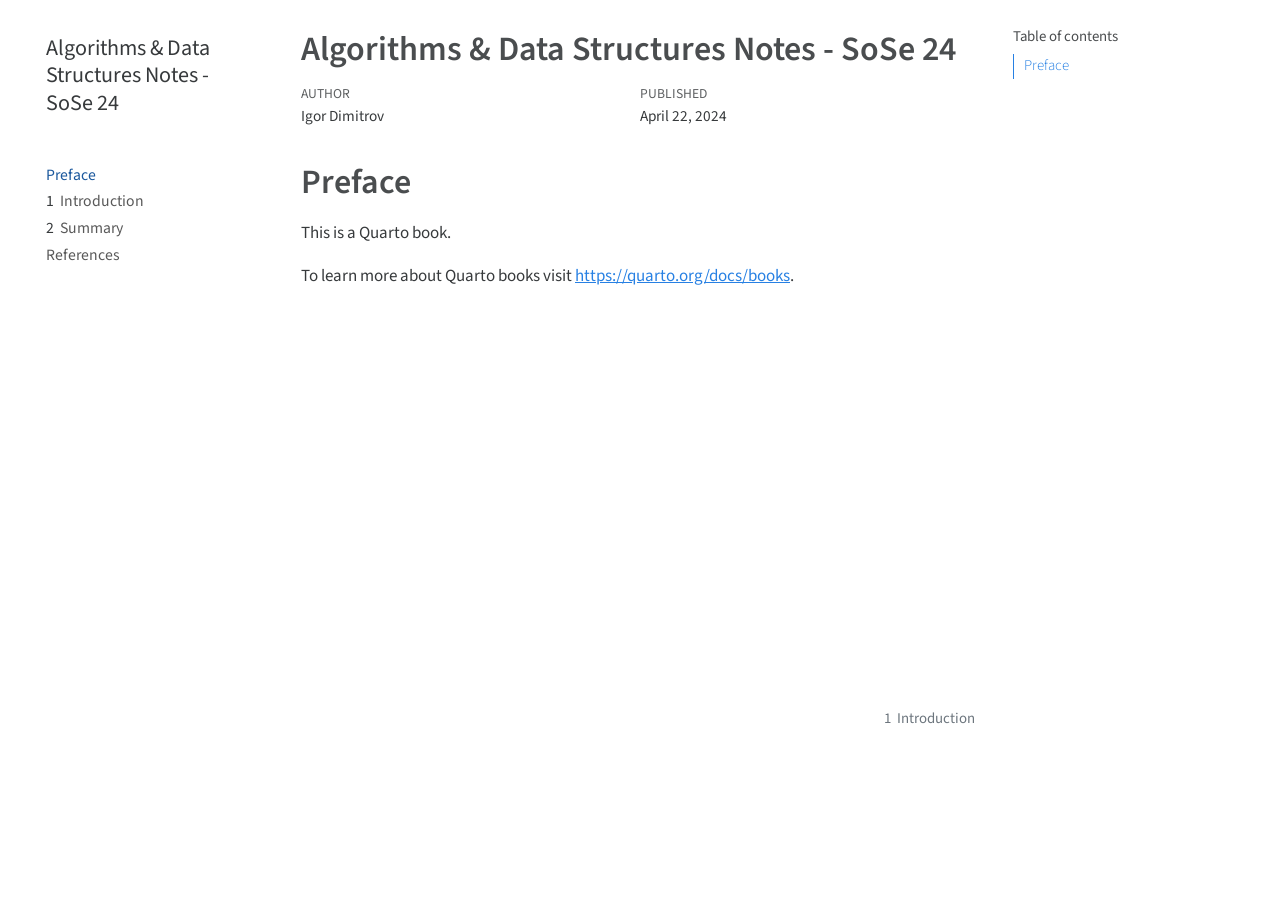
==== index.html @ 9e449ee3 "Built site for gh-pages" ====
<!DOCTYPE html>
<html xmlns="http://www.w3.org/1999/xhtml" lang="en" xml:lang="en"><head>

<meta charset="utf-8">
<meta name="generator" content="quarto-1.3.450">

<meta name="viewport" content="width=device-width, initial-scale=1.0, user-scalable=yes">

<meta name="author" content="Igor Dimitrov">
<meta name="dcterms.date" content="2024-04-22">

<title>Algorithms &amp; Data Structures Notes - SoSe 24</title>
<style>
code{white-space: pre-wrap;}
span.smallcaps{font-variant: small-caps;}
div.columns{display: flex; gap: min(4vw, 1.5em);}
div.column{flex: auto; overflow-x: auto;}
div.hanging-indent{margin-left: 1.5em; text-indent: -1.5em;}
ul.task-list{list-style: none;}
ul.task-list li input[type="checkbox"] {
  width: 0.8em;
  margin: 0 0.8em 0.2em -1em; /* quarto-specific, see https://github.com/quarto-dev/quarto-cli/issues/4556 */ 
  vertical-align: middle;
}
</style>


<script src="site_libs/quarto-nav/quarto-nav.js"></script>
<script src="site_libs/quarto-nav/headroom.min.js"></script>
<script src="site_libs/clipboard/clipboard.min.js"></script>
<script src="site_libs/quarto-search/autocomplete.umd.js"></script>
<script src="site_libs/quarto-search/fuse.min.js"></script>
<script src="site_libs/quarto-search/quarto-search.js"></script>
<meta name="quarto:offset" content="./">
<link href="./intro.html" rel="next">
<script src="site_libs/quarto-html/quarto.js"></script>
<script src="site_libs/quarto-html/popper.min.js"></script>
<script src="site_libs/quarto-html/tippy.umd.min.js"></script>
<script src="site_libs/quarto-html/anchor.min.js"></script>
<link href="site_libs/quarto-html/tippy.css" rel="stylesheet">
<link href="site_libs/quarto-html/quarto-syntax-highlighting.css" rel="stylesheet" id="quarto-text-highlighting-styles">
<script src="site_libs/bootstrap/bootstrap.min.js"></script>
<link href="site_libs/bootstrap/bootstrap-icons.css" rel="stylesheet">
<link href="site_libs/bootstrap/bootstrap.min.css" rel="stylesheet" id="quarto-bootstrap" data-mode="light">
<script id="quarto-search-options" type="application/json">{
  "location": "sidebar",
  "copy-button": false,
  "collapse-after": 3,
  "panel-placement": "start",
  "type": "textbox",
  "limit": 20,
  "language": {
    "search-no-results-text": "No results",
    "search-matching-documents-text": "matching documents",
    "search-copy-link-title": "Copy link to search",
    "search-hide-matches-text": "Hide additional matches",
    "search-more-match-text": "more match in this document",
    "search-more-matches-text": "more matches in this document",
    "search-clear-button-title": "Clear",
    "search-detached-cancel-button-title": "Cancel",
    "search-submit-button-title": "Submit",
    "search-label": "Search"
  }
}</script>


</head>

<body class="nav-sidebar floating">

<div id="quarto-search-results"></div>
  <header id="quarto-header" class="headroom fixed-top">
  <nav class="quarto-secondary-nav">
    <div class="container-fluid d-flex">
      <button type="button" class="quarto-btn-toggle btn" data-bs-toggle="collapse" data-bs-target="#quarto-sidebar,#quarto-sidebar-glass" aria-controls="quarto-sidebar" aria-expanded="false" aria-label="Toggle sidebar navigation" onclick="if (window.quartoToggleHeadroom) { window.quartoToggleHeadroom(); }">
        <i class="bi bi-layout-text-sidebar-reverse"></i>
      </button>
      <nav class="quarto-page-breadcrumbs" aria-label="breadcrumb"><ol class="breadcrumb"><li class="breadcrumb-item"><a href="./index.html">Preface</a></li></ol></nav>
      <a class="flex-grow-1" role="button" data-bs-toggle="collapse" data-bs-target="#quarto-sidebar,#quarto-sidebar-glass" aria-controls="quarto-sidebar" aria-expanded="false" aria-label="Toggle sidebar navigation" onclick="if (window.quartoToggleHeadroom) { window.quartoToggleHeadroom(); }">      
      </a>
      <button type="button" class="btn quarto-search-button" aria-label="" onclick="window.quartoOpenSearch();">
        <i class="bi bi-search"></i>
      </button>
    </div>
  </nav>
</header>
<!-- content -->
<div id="quarto-content" class="quarto-container page-columns page-rows-contents page-layout-article">
<!-- sidebar -->
  <nav id="quarto-sidebar" class="sidebar collapse collapse-horizontal sidebar-navigation floating overflow-auto">
    <div class="pt-lg-2 mt-2 text-left sidebar-header">
    <div class="sidebar-title mb-0 py-0">
      <a href="./">Algorithms &amp; Data Structures Notes - SoSe 24</a> 
    </div>
      </div>
        <div class="mt-2 flex-shrink-0 align-items-center">
        <div class="sidebar-search">
        <div id="quarto-search" class="" title="Search"></div>
        </div>
        </div>
    <div class="sidebar-menu-container"> 
    <ul class="list-unstyled mt-1">
        <li class="sidebar-item">
  <div class="sidebar-item-container"> 
  <a href="./index.html" class="sidebar-item-text sidebar-link active">
 <span class="menu-text">Preface</span></a>
  </div>
</li>
        <li class="sidebar-item">
  <div class="sidebar-item-container"> 
  <a href="./intro.html" class="sidebar-item-text sidebar-link">
 <span class="menu-text"><span class="chapter-number">1</span>&nbsp; <span class="chapter-title">Introduction</span></span></a>
  </div>
</li>
        <li class="sidebar-item">
  <div class="sidebar-item-container"> 
  <a href="./summary.html" class="sidebar-item-text sidebar-link">
 <span class="menu-text"><span class="chapter-number">2</span>&nbsp; <span class="chapter-title">Summary</span></span></a>
  </div>
</li>
        <li class="sidebar-item">
  <div class="sidebar-item-container"> 
  <a href="./references.html" class="sidebar-item-text sidebar-link">
 <span class="menu-text">References</span></a>
  </div>
</li>
    </ul>
    </div>
</nav>
<div id="quarto-sidebar-glass" data-bs-toggle="collapse" data-bs-target="#quarto-sidebar,#quarto-sidebar-glass"></div>
<!-- margin-sidebar -->
    <div id="quarto-margin-sidebar" class="sidebar margin-sidebar">
        <nav id="TOC" role="doc-toc" class="toc-active">
    <h2 id="toc-title">Table of contents</h2>
   
  <ul>
  <li><a href="#preface" id="toc-preface" class="nav-link active" data-scroll-target="#preface">Preface</a></li>
  </ul>
</nav>
    </div>
<!-- main -->
<main class="content" id="quarto-document-content">

<header id="title-block-header" class="quarto-title-block default">
<div class="quarto-title">
<h1 class="title">Algorithms &amp; Data Structures Notes - SoSe 24</h1>
</div>



<div class="quarto-title-meta">

    <div>
    <div class="quarto-title-meta-heading">Author</div>
    <div class="quarto-title-meta-contents">
             <p>Igor Dimitrov </p>
          </div>
  </div>
    
    <div>
    <div class="quarto-title-meta-heading">Published</div>
    <div class="quarto-title-meta-contents">
      <p class="date">April 22, 2024</p>
    </div>
  </div>
  
    
  </div>
  

</header>

<section id="preface" class="level1 unnumbered">
<h1 class="unnumbered">Preface</h1>
<p>This is a Quarto book.</p>
<p>To learn more about Quarto books visit <a href="https://quarto.org/docs/books" class="uri">https://quarto.org/docs/books</a>.</p>


</section>

</main> <!-- /main -->
<script id="quarto-html-after-body" type="application/javascript">
window.document.addEventListener("DOMContentLoaded", function (event) {
  const toggleBodyColorMode = (bsSheetEl) => {
    const mode = bsSheetEl.getAttribute("data-mode");
    const bodyEl = window.document.querySelector("body");
    if (mode === "dark") {
      bodyEl.classList.add("quarto-dark");
      bodyEl.classList.remove("quarto-light");
    } else {
      bodyEl.classList.add("quarto-light");
      bodyEl.classList.remove("quarto-dark");
    }
  }
  const toggleBodyColorPrimary = () => {
    const bsSheetEl = window.document.querySelector("link#quarto-bootstrap");
    if (bsSheetEl) {
      toggleBodyColorMode(bsSheetEl);
    }
  }
  toggleBodyColorPrimary();  
  const icon = "";
  const anchorJS = new window.AnchorJS();
  anchorJS.options = {
    placement: 'right',
    icon: icon
  };
  anchorJS.add('.anchored');
  const isCodeAnnotation = (el) => {
    for (const clz of el.classList) {
      if (clz.startsWith('code-annotation-')) {                     
        return true;
      }
    }
    return false;
  }
  const clipboard = new window.ClipboardJS('.code-copy-button', {
    text: function(trigger) {
      const codeEl = trigger.previousElementSibling.cloneNode(true);
      for (const childEl of codeEl.children) {
        if (isCodeAnnotation(childEl)) {
          childEl.remove();
        }
      }
      return codeEl.innerText;
    }
  });
  clipboard.on('success', function(e) {
    // button target
    const button = e.trigger;
    // don't keep focus
    button.blur();
    // flash "checked"
    button.classList.add('code-copy-button-checked');
    var currentTitle = button.getAttribute("title");
    button.setAttribute("title", "Copied!");
    let tooltip;
    if (window.bootstrap) {
      button.setAttribute("data-bs-toggle", "tooltip");
      button.setAttribute("data-bs-placement", "left");
      button.setAttribute("data-bs-title", "Copied!");
      tooltip = new bootstrap.Tooltip(button, 
        { trigger: "manual", 
          customClass: "code-copy-button-tooltip",
          offset: [0, -8]});
      tooltip.show();    
    }
    setTimeout(function() {
      if (tooltip) {
        tooltip.hide();
        button.removeAttribute("data-bs-title");
        button.removeAttribute("data-bs-toggle");
        button.removeAttribute("data-bs-placement");
      }
      button.setAttribute("title", currentTitle);
      button.classList.remove('code-copy-button-checked');
    }, 1000);
    // clear code selection
    e.clearSelection();
  });
  function tippyHover(el, contentFn) {
    const config = {
      allowHTML: true,
      content: contentFn,
      maxWidth: 500,
      delay: 100,
      arrow: false,
      appendTo: function(el) {
          return el.parentElement;
      },
      interactive: true,
      interactiveBorder: 10,
      theme: 'quarto',
      placement: 'bottom-start'
    };
    window.tippy(el, config); 
  }
  const noterefs = window.document.querySelectorAll('a[role="doc-noteref"]');
  for (var i=0; i<noterefs.length; i++) {
    const ref = noterefs[i];
    tippyHover(ref, function() {
      // use id or data attribute instead here
      let href = ref.getAttribute('data-footnote-href') || ref.getAttribute('href');
      try { href = new URL(href).hash; } catch {}
      const id = href.replace(/^#\/?/, "");
      const note = window.document.getElementById(id);
      return note.innerHTML;
    });
  }
      let selectedAnnoteEl;
      const selectorForAnnotation = ( cell, annotation) => {
        let cellAttr = 'data-code-cell="' + cell + '"';
        let lineAttr = 'data-code-annotation="' +  annotation + '"';
        const selector = 'span[' + cellAttr + '][' + lineAttr + ']';
        return selector;
      }
      const selectCodeLines = (annoteEl) => {
        const doc = window.document;
        const targetCell = annoteEl.getAttribute("data-target-cell");
        const targetAnnotation = annoteEl.getAttribute("data-target-annotation");
        const annoteSpan = window.document.querySelector(selectorForAnnotation(targetCell, targetAnnotation));
        const lines = annoteSpan.getAttribute("data-code-lines").split(",");
        const lineIds = lines.map((line) => {
          return targetCell + "-" + line;
        })
        let top = null;
        let height = null;
        let parent = null;
        if (lineIds.length > 0) {
            //compute the position of the single el (top and bottom and make a div)
            const el = window.document.getElementById(lineIds[0]);
            top = el.offsetTop;
            height = el.offsetHeight;
            parent = el.parentElement.parentElement;
          if (lineIds.length > 1) {
            const lastEl = window.document.getElementById(lineIds[lineIds.length - 1]);
            const bottom = lastEl.offsetTop + lastEl.offsetHeight;
            height = bottom - top;
          }
          if (top !== null && height !== null && parent !== null) {
            // cook up a div (if necessary) and position it 
            let div = window.document.getElementById("code-annotation-line-highlight");
            if (div === null) {
              div = window.document.createElement("div");
              div.setAttribute("id", "code-annotation-line-highlight");
              div.style.position = 'absolute';
              parent.appendChild(div);
            }
            div.style.top = top - 2 + "px";
            div.style.height = height + 4 + "px";
            let gutterDiv = window.document.getElementById("code-annotation-line-highlight-gutter");
            if (gutterDiv === null) {
              gutterDiv = window.document.createElement("div");
              gutterDiv.setAttribute("id", "code-annotation-line-highlight-gutter");
              gutterDiv.style.position = 'absolute';
              const codeCell = window.document.getElementById(targetCell);
              const gutter = codeCell.querySelector('.code-annotation-gutter');
              gutter.appendChild(gutterDiv);
            }
            gutterDiv.style.top = top - 2 + "px";
            gutterDiv.style.height = height + 4 + "px";
          }
          selectedAnnoteEl = annoteEl;
        }
      };
      const unselectCodeLines = () => {
        const elementsIds = ["code-annotation-line-highlight", "code-annotation-line-highlight-gutter"];
        elementsIds.forEach((elId) => {
          const div = window.document.getElementById(elId);
          if (div) {
            div.remove();
          }
        });
        selectedAnnoteEl = undefined;
      };
      // Attach click handler to the DT
      const annoteDls = window.document.querySelectorAll('dt[data-target-cell]');
      for (const annoteDlNode of annoteDls) {
        annoteDlNode.addEventListener('click', (event) => {
          const clickedEl = event.target;
          if (clickedEl !== selectedAnnoteEl) {
            unselectCodeLines();
            const activeEl = window.document.querySelector('dt[data-target-cell].code-annotation-active');
            if (activeEl) {
              activeEl.classList.remove('code-annotation-active');
            }
            selectCodeLines(clickedEl);
            clickedEl.classList.add('code-annotation-active');
          } else {
            // Unselect the line
            unselectCodeLines();
            clickedEl.classList.remove('code-annotation-active');
          }
        });
      }
  const findCites = (el) => {
    const parentEl = el.parentElement;
    if (parentEl) {
      const cites = parentEl.dataset.cites;
      if (cites) {
        return {
          el,
          cites: cites.split(' ')
        };
      } else {
        return findCites(el.parentElement)
      }
    } else {
      return undefined;
    }
  };
  var bibliorefs = window.document.querySelectorAll('a[role="doc-biblioref"]');
  for (var i=0; i<bibliorefs.length; i++) {
    const ref = bibliorefs[i];
    const citeInfo = findCites(ref);
    if (citeInfo) {
      tippyHover(citeInfo.el, function() {
        var popup = window.document.createElement('div');
        citeInfo.cites.forEach(function(cite) {
          var citeDiv = window.document.createElement('div');
          citeDiv.classList.add('hanging-indent');
          citeDiv.classList.add('csl-entry');
          var biblioDiv = window.document.getElementById('ref-' + cite);
          if (biblioDiv) {
            citeDiv.innerHTML = biblioDiv.innerHTML;
          }
          popup.appendChild(citeDiv);
        });
        return popup.innerHTML;
      });
    }
  }
});
</script>
<nav class="page-navigation">
  <div class="nav-page nav-page-previous">
  </div>
  <div class="nav-page nav-page-next">
      <a href="./intro.html" class="pagination-link">
        <span class="nav-page-text"><span class="chapter-number">1</span>&nbsp; <span class="chapter-title">Introduction</span></span> <i class="bi bi-arrow-right-short"></i>
      </a>
  </div>
</nav>
</div> <!-- /content -->



</body></html>
---- site_libs/quarto-html/tippy.css ----
.tippy-box[data-animation=fade][data-state=hidden]{opacity:0}[data-tippy-root]{max-width:calc(100vw - 10px)}.tippy-box{position:relative;background-color:#333;color:#fff;border-radius:4px;font-size:14px;line-height:1.4;white-space:normal;outline:0;transition-property:transform,visibility,opacity}.tippy-box[data-placement^=top]>.tippy-arrow{bottom:0}.tippy-box[data-placement^=top]>.tippy-arrow:before{bottom:-7px;left:0;border-width:8px 8px 0;border-top-color:initial;transform-origin:center top}.tippy-box[data-placement^=bottom]>.tippy-arrow{top:0}.tippy-box[data-placement^=bottom]>.tippy-arrow:before{top:-7px;left:0;border-width:0 8px 8px;border-bottom-color:initial;transform-origin:center bottom}.tippy-box[data-placement^=left]>.tippy-arrow{right:0}.tippy-box[data-placement^=left]>.tippy-arrow:before{border-width:8px 0 8px 8px;border-left-color:initial;right:-7px;transform-origin:center left}.tippy-box[data-placement^=right]>.tippy-arrow{left:0}.tippy-box[data-placement^=right]>.tippy-arrow:before{left:-7px;border-width:8px 8px 8px 0;border-right-color:initial;transform-origin:center right}.tippy-box[data-inertia][data-state=visible]{transition-timing-function:cubic-bezier(.54,1.5,.38,1.11)}.tippy-arrow{width:16px;height:16px;color:#333}.tippy-arrow:before{content:"";position:absolute;border-color:transparent;border-style:solid}.tippy-content{position:relative;padding:5px 9px;z-index:1}
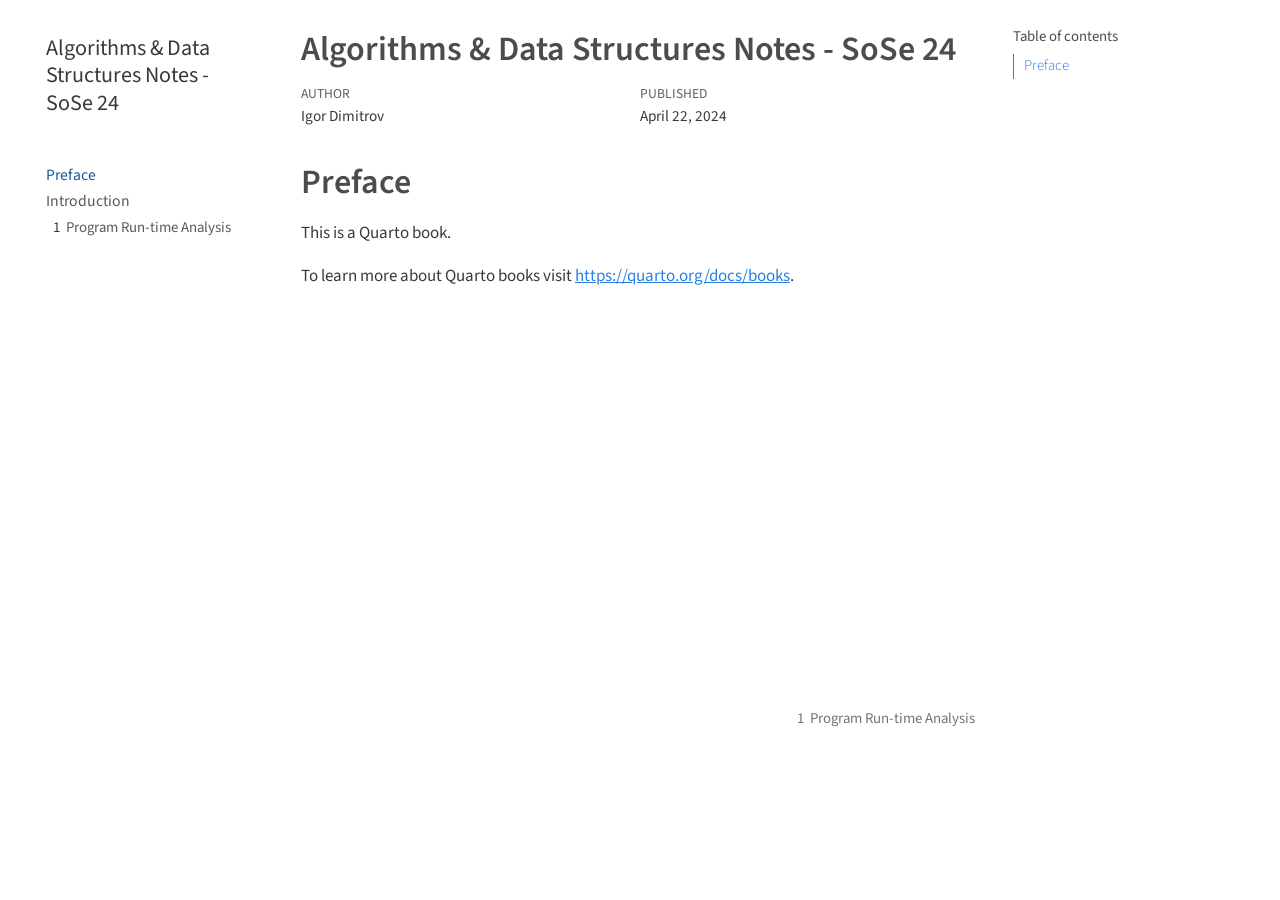
==== commit de95d18b: "Built site for gh-pages" ====
--- a/index.html
+++ b/index.html
@@ -32,7 +32,7 @@
 <script src="site_libs/quarto-search/fuse.min.js"></script>
 <script src="site_libs/quarto-search/quarto-search.js"></script>
 <meta name="quarto:offset" content="./">
-<link href="./intro.html" rel="next">
+<link href="./02-intro/02-analysis.html" rel="next">
 <script src="site_libs/quarto-html/quarto.js"></script>
 <script src="site_libs/quarto-html/popper.min.js"></script>
 <script src="site_libs/quarto-html/tippy.umd.min.js"></script>
@@ -91,6 +91,9 @@
     <div class="pt-lg-2 mt-2 text-left sidebar-header">
     <div class="sidebar-title mb-0 py-0">
       <a href="./">Algorithms &amp; Data Structures Notes - SoSe 24</a> 
+        <div class="sidebar-tools-main">
+    <a href="./Algorithms---Data-Structures-Notes---SoSe-24.pdf" rel="" title="Download PDF" class="quarto-navigation-tool px-1" aria-label="Download PDF"><i class="bi bi-file-pdf"></i></a>
+</div>
     </div>
       </div>
         <div class="mt-2 flex-shrink-0 align-items-center">
@@ -106,24 +109,23 @@
  <span class="menu-text">Preface</span></a>
   </div>
 </li>
-        <li class="sidebar-item">
+        <li class="sidebar-item sidebar-item-section">
+      <div class="sidebar-item-container"> 
+            <a class="sidebar-item-text sidebar-link text-start" data-bs-toggle="collapse" data-bs-target="#quarto-sidebar-section-1" aria-expanded="true">
+ <span class="menu-text">Introduction</span></a>
+          <a class="sidebar-item-toggle text-start" data-bs-toggle="collapse" data-bs-target="#quarto-sidebar-section-1" aria-expanded="true" aria-label="Toggle section">
+            <i class="bi bi-chevron-right ms-2"></i>
+          </a> 
+      </div>
+      <ul id="quarto-sidebar-section-1" class="collapse list-unstyled sidebar-section depth1 show">  
+          <li class="sidebar-item">
   <div class="sidebar-item-container"> 
-  <a href="./intro.html" class="sidebar-item-text sidebar-link">
- <span class="menu-text"><span class="chapter-number">1</span>&nbsp; <span class="chapter-title">Introduction</span></span></a>
+  <a href="./02-intro/02-analysis.html" class="sidebar-item-text sidebar-link">
+ <span class="menu-text"><span class="chapter-number">1</span>&nbsp; <span class="chapter-title">Program Run-time Analysis</span></span></a>
   </div>
 </li>
-        <li class="sidebar-item">
-  <div class="sidebar-item-container"> 
-  <a href="./summary.html" class="sidebar-item-text sidebar-link">
- <span class="menu-text"><span class="chapter-number">2</span>&nbsp; <span class="chapter-title">Summary</span></span></a>
-  </div>
-</li>
-        <li class="sidebar-item">
-  <div class="sidebar-item-container"> 
-  <a href="./references.html" class="sidebar-item-text sidebar-link">
- <span class="menu-text">References</span></a>
-  </div>
-</li>
+      </ul>
+  </li>
     </ul>
     </div>
 </nav>
@@ -416,8 +418,8 @@
   <div class="nav-page nav-page-previous">
   </div>
   <div class="nav-page nav-page-next">
-      <a href="./intro.html" class="pagination-link">
-        <span class="nav-page-text"><span class="chapter-number">1</span>&nbsp; <span class="chapter-title">Introduction</span></span> <i class="bi bi-arrow-right-short"></i>
+      <a href="./02-intro/02-analysis.html" class="pagination-link">
+        <span class="nav-page-text"><span class="chapter-number">1</span>&nbsp; <span class="chapter-title">Program Run-time Analysis</span></span> <i class="bi bi-arrow-right-short"></i>
       </a>
   </div>
 </nav>
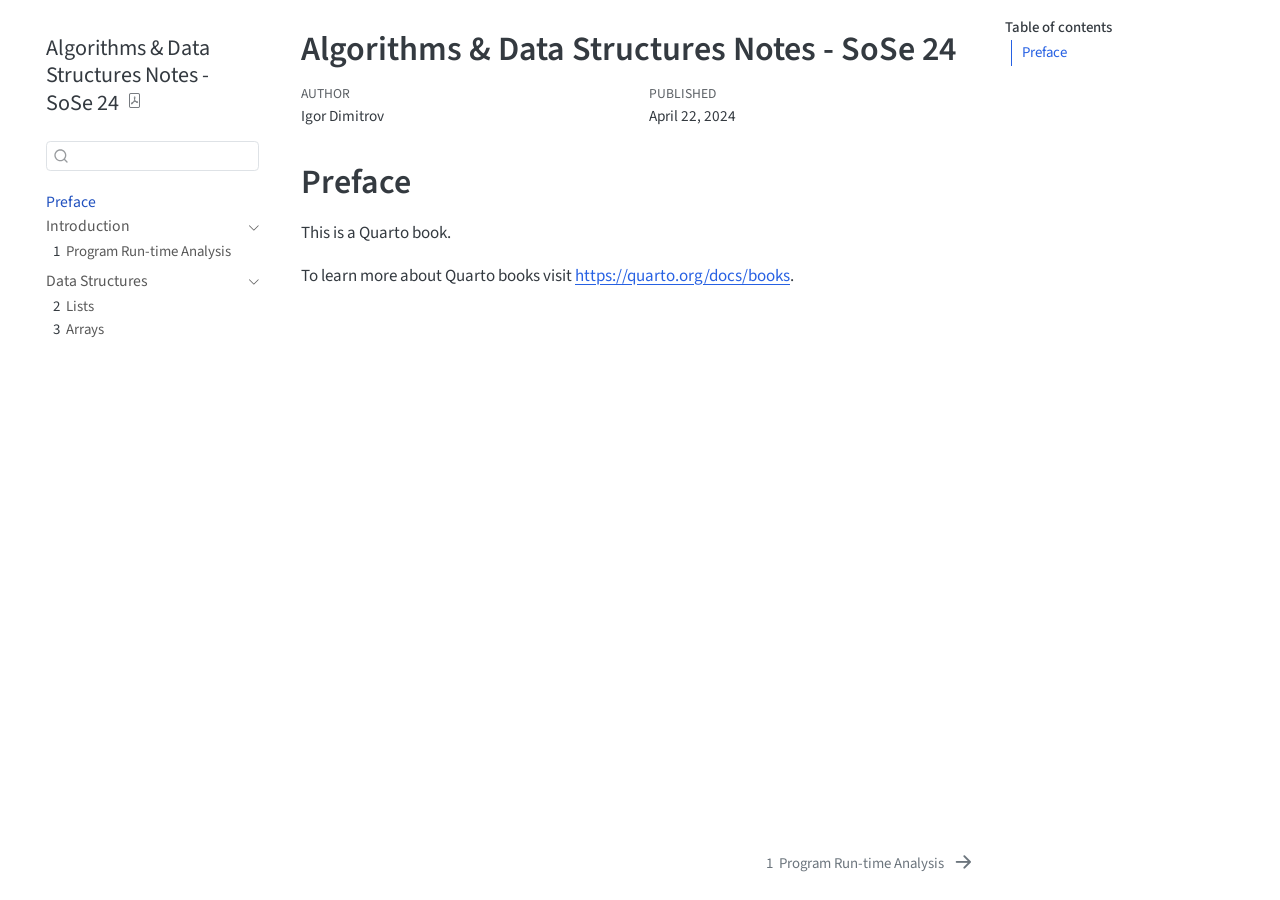
==== commit 689365cd: "Built site for gh-pages" ====
--- a/index.html
+++ b/index.html
@@ -2,7 +2,7 @@
 <html xmlns="http://www.w3.org/1999/xhtml" lang="en" xml:lang="en"><head>
 
 <meta charset="utf-8">
-<meta name="generator" content="quarto-1.3.450">
+<meta name="generator" content="quarto-1.4.553">
 
 <meta name="viewport" content="width=device-width, initial-scale=1.0, user-scalable=yes">
 
@@ -48,7 +48,13 @@
   "collapse-after": 3,
   "panel-placement": "start",
   "type": "textbox",
-  "limit": 20,
+  "limit": 50,
+  "keyboard-shortcut": [
+    "f",
+    "/",
+    "s"
+  ],
+  "show-item-context": false,
   "language": {
     "search-no-results-text": "No results",
     "search-matching-documents-text": "matching documents",
@@ -57,6 +63,7 @@
     "search-more-match-text": "more match in this document",
     "search-more-matches-text": "more matches in this document",
     "search-clear-button-title": "Clear",
+    "search-text-placeholder": "",
     "search-detached-cancel-button-title": "Cancel",
     "search-submit-button-title": "Submit",
     "search-label": "Search"
@@ -72,12 +79,12 @@
   <header id="quarto-header" class="headroom fixed-top">
   <nav class="quarto-secondary-nav">
     <div class="container-fluid d-flex">
-      <button type="button" class="quarto-btn-toggle btn" data-bs-toggle="collapse" data-bs-target="#quarto-sidebar,#quarto-sidebar-glass" aria-controls="quarto-sidebar" aria-expanded="false" aria-label="Toggle sidebar navigation" onclick="if (window.quartoToggleHeadroom) { window.quartoToggleHeadroom(); }">
+      <button type="button" class="quarto-btn-toggle btn" data-bs-toggle="collapse" data-bs-target=".quarto-sidebar-collapse-item" aria-controls="quarto-sidebar" aria-expanded="false" aria-label="Toggle sidebar navigation" onclick="if (window.quartoToggleHeadroom) { window.quartoToggleHeadroom(); }">
         <i class="bi bi-layout-text-sidebar-reverse"></i>
       </button>
-      <nav class="quarto-page-breadcrumbs" aria-label="breadcrumb"><ol class="breadcrumb"><li class="breadcrumb-item"><a href="./index.html">Preface</a></li></ol></nav>
-      <a class="flex-grow-1" role="button" data-bs-toggle="collapse" data-bs-target="#quarto-sidebar,#quarto-sidebar-glass" aria-controls="quarto-sidebar" aria-expanded="false" aria-label="Toggle sidebar navigation" onclick="if (window.quartoToggleHeadroom) { window.quartoToggleHeadroom(); }">      
-      </a>
+        <nav class="quarto-page-breadcrumbs" aria-label="breadcrumb"><ol class="breadcrumb"><li class="breadcrumb-item"><a href="./index.html">Preface</a></li></ol></nav>
+        <a class="flex-grow-1" role="button" data-bs-toggle="collapse" data-bs-target=".quarto-sidebar-collapse-item" aria-controls="quarto-sidebar" aria-expanded="false" aria-label="Toggle sidebar navigation" onclick="if (window.quartoToggleHeadroom) { window.quartoToggleHeadroom(); }">      
+        </a>
       <button type="button" class="btn quarto-search-button" aria-label="" onclick="window.quartoOpenSearch();">
         <i class="bi bi-search"></i>
       </button>
@@ -87,12 +94,12 @@
 <!-- content -->
 <div id="quarto-content" class="quarto-container page-columns page-rows-contents page-layout-article">
 <!-- sidebar -->
-  <nav id="quarto-sidebar" class="sidebar collapse collapse-horizontal sidebar-navigation floating overflow-auto">
+  <nav id="quarto-sidebar" class="sidebar collapse collapse-horizontal quarto-sidebar-collapse-item sidebar-navigation floating overflow-auto">
     <div class="pt-lg-2 mt-2 text-left sidebar-header">
     <div class="sidebar-title mb-0 py-0">
       <a href="./">Algorithms &amp; Data Structures Notes - SoSe 24</a> 
         <div class="sidebar-tools-main">
-    <a href="./Algorithms---Data-Structures-Notes---SoSe-24.pdf" rel="" title="Download PDF" class="quarto-navigation-tool px-1" aria-label="Download PDF"><i class="bi bi-file-pdf"></i></a>
+    <a href="./Algorithms---Data-Structures-Notes---SoSe-24.pdf" title="Download PDF" class="quarto-navigation-tool px-1" aria-label="Download PDF"><i class="bi bi-file-pdf"></i></a>
 </div>
     </div>
       </div>
@@ -126,10 +133,33 @@
 </li>
       </ul>
   </li>
+        <li class="sidebar-item sidebar-item-section">
+      <div class="sidebar-item-container"> 
+            <a class="sidebar-item-text sidebar-link text-start" data-bs-toggle="collapse" data-bs-target="#quarto-sidebar-section-2" aria-expanded="true">
+ <span class="menu-text">Data Structures</span></a>
+          <a class="sidebar-item-toggle text-start" data-bs-toggle="collapse" data-bs-target="#quarto-sidebar-section-2" aria-expanded="true" aria-label="Toggle section">
+            <i class="bi bi-chevron-right ms-2"></i>
+          </a> 
+      </div>
+      <ul id="quarto-sidebar-section-2" class="collapse list-unstyled sidebar-section depth1 show">  
+          <li class="sidebar-item">
+  <div class="sidebar-item-container"> 
+  <a href="./03/01-lists.html" class="sidebar-item-text sidebar-link">
+ <span class="menu-text"><span class="chapter-number">2</span>&nbsp; <span class="chapter-title">Lists</span></span></a>
+  </div>
+</li>
+          <li class="sidebar-item">
+  <div class="sidebar-item-container"> 
+  <a href="./03/02-arrays.html" class="sidebar-item-text sidebar-link">
+ <span class="menu-text"><span class="chapter-number">3</span>&nbsp; <span class="chapter-title">Arrays</span></span></a>
+  </div>
+</li>
+      </ul>
+  </li>
     </ul>
     </div>
 </nav>
-<div id="quarto-sidebar-glass" data-bs-toggle="collapse" data-bs-target="#quarto-sidebar,#quarto-sidebar-glass"></div>
+<div id="quarto-sidebar-glass" class="quarto-sidebar-collapse-item" data-bs-toggle="collapse" data-bs-target=".quarto-sidebar-collapse-item"></div>
 <!-- margin-sidebar -->
     <div id="quarto-margin-sidebar" class="sidebar margin-sidebar">
         <nav id="TOC" role="doc-toc" class="toc-active">
@@ -170,7 +200,9 @@
   </div>
   
 
+
 </header>
+
 
 <section id="preface" class="level1 unnumbered">
 <h1 class="unnumbered">Preface</h1>
@@ -260,10 +292,27 @@
     // clear code selection
     e.clearSelection();
   });
-  function tippyHover(el, contentFn) {
+    var localhostRegex = new RegExp(/^(?:http|https):\/\/localhost\:?[0-9]*\//);
+    var mailtoRegex = new RegExp(/^mailto:/);
+      var filterRegex = new RegExp('/' + window.location.host + '/');
+    var isInternal = (href) => {
+        return filterRegex.test(href) || localhostRegex.test(href) || mailtoRegex.test(href);
+    }
+    // Inspect non-navigation links and adorn them if external
+ 	var links = window.document.querySelectorAll('a[href]:not(.nav-link):not(.navbar-brand):not(.toc-action):not(.sidebar-link):not(.sidebar-item-toggle):not(.pagination-link):not(.no-external):not([aria-hidden]):not(.dropdown-item):not(.quarto-navigation-tool)');
+    for (var i=0; i<links.length; i++) {
+      const link = links[i];
+      if (!isInternal(link.href)) {
+        // undo the damage that might have been done by quarto-nav.js in the case of
+        // links that we want to consider external
+        if (link.dataset.originalHref !== undefined) {
+          link.href = link.dataset.originalHref;
+        }
+      }
+    }
+  function tippyHover(el, contentFn, onTriggerFn, onUntriggerFn) {
     const config = {
       allowHTML: true,
-      content: contentFn,
       maxWidth: 500,
       delay: 100,
       arrow: false,
@@ -273,8 +322,17 @@
       interactive: true,
       interactiveBorder: 10,
       theme: 'quarto',
-      placement: 'bottom-start'
+      placement: 'bottom-start',
     };
+    if (contentFn) {
+      config.content = contentFn;
+    }
+    if (onTriggerFn) {
+      config.onTrigger = onTriggerFn;
+    }
+    if (onUntriggerFn) {
+      config.onUntrigger = onUntriggerFn;
+    }
     window.tippy(el, config); 
   }
   const noterefs = window.document.querySelectorAll('a[role="doc-noteref"]');
@@ -286,7 +344,130 @@
       try { href = new URL(href).hash; } catch {}
       const id = href.replace(/^#\/?/, "");
       const note = window.document.getElementById(id);
-      return note.innerHTML;
+      if (note) {
+        return note.innerHTML;
+      } else {
+        return "";
+      }
+    });
+  }
+  const xrefs = window.document.querySelectorAll('a.quarto-xref');
+  const processXRef = (id, note) => {
+    // Strip column container classes
+    const stripColumnClz = (el) => {
+      el.classList.remove("page-full", "page-columns");
+      if (el.children) {
+        for (const child of el.children) {
+          stripColumnClz(child);
+        }
+      }
+    }
+    stripColumnClz(note)
+    if (id === null || id.startsWith('sec-')) {
+      // Special case sections, only their first couple elements
+      const container = document.createElement("div");
+      if (note.children && note.children.length > 2) {
+        container.appendChild(note.children[0].cloneNode(true));
+        for (let i = 1; i < note.children.length; i++) {
+          const child = note.children[i];
+          if (child.tagName === "P" && child.innerText === "") {
+            continue;
+          } else {
+            container.appendChild(child.cloneNode(true));
+            break;
+          }
+        }
+        if (window.Quarto?.typesetMath) {
+          window.Quarto.typesetMath(container);
+        }
+        return container.innerHTML
+      } else {
+        if (window.Quarto?.typesetMath) {
+          window.Quarto.typesetMath(note);
+        }
+        return note.innerHTML;
+      }
+    } else {
+      // Remove any anchor links if they are present
+      const anchorLink = note.querySelector('a.anchorjs-link');
+      if (anchorLink) {
+        anchorLink.remove();
+      }
+      if (window.Quarto?.typesetMath) {
+        window.Quarto.typesetMath(note);
+      }
+      // TODO in 1.5, we should make sure this works without a callout special case
+      if (note.classList.contains("callout")) {
+        return note.outerHTML;
+      } else {
+        return note.innerHTML;
+      }
+    }
+  }
+  for (var i=0; i<xrefs.length; i++) {
+    const xref = xrefs[i];
+    tippyHover(xref, undefined, function(instance) {
+      instance.disable();
+      let url = xref.getAttribute('href');
+      let hash = undefined; 
+      if (url.startsWith('#')) {
+        hash = url;
+      } else {
+        try { hash = new URL(url).hash; } catch {}
+      }
+      if (hash) {
+        const id = hash.replace(/^#\/?/, "");
+        const note = window.document.getElementById(id);
+        if (note !== null) {
+          try {
+            const html = processXRef(id, note.cloneNode(true));
+            instance.setContent(html);
+          } finally {
+            instance.enable();
+            instance.show();
+          }
+        } else {
+          // See if we can fetch this
+          fetch(url.split('#')[0])
+          .then(res => res.text())
+          .then(html => {
+            const parser = new DOMParser();
+            const htmlDoc = parser.parseFromString(html, "text/html");
+            const note = htmlDoc.getElementById(id);
+            if (note !== null) {
+              const html = processXRef(id, note);
+              instance.setContent(html);
+            } 
+          }).finally(() => {
+            instance.enable();
+            instance.show();
+          });
+        }
+      } else {
+        // See if we can fetch a full url (with no hash to target)
+        // This is a special case and we should probably do some content thinning / targeting
+        fetch(url)
+        .then(res => res.text())
+        .then(html => {
+          const parser = new DOMParser();
+          const htmlDoc = parser.parseFromString(html, "text/html");
+          const note = htmlDoc.querySelector('main.content');
+          if (note !== null) {
+            // This should only happen for chapter cross references
+            // (since there is no id in the URL)
+            // remove the first header
+            if (note.children.length > 0 && note.children[0].tagName === "HEADER") {
+              note.children[0].remove();
+            }
+            const html = processXRef(null, note);
+            instance.setContent(html);
+          } 
+        }).finally(() => {
+          instance.enable();
+          instance.show();
+        });
+      }
+    }, function(instance) {
     });
   }
       let selectedAnnoteEl;
@@ -330,6 +511,7 @@
             }
             div.style.top = top - 2 + "px";
             div.style.height = height + 4 + "px";
+            div.style.left = 0;
             let gutterDiv = window.document.getElementById("code-annotation-line-highlight-gutter");
             if (gutterDiv === null) {
               gutterDiv = window.document.createElement("div");
@@ -355,6 +537,32 @@
         });
         selectedAnnoteEl = undefined;
       };
+        // Handle positioning of the toggle
+    window.addEventListener(
+      "resize",
+      throttle(() => {
+        elRect = undefined;
+        if (selectedAnnoteEl) {
+          selectCodeLines(selectedAnnoteEl);
+        }
+      }, 10)
+    );
+    function throttle(fn, ms) {
+    let throttle = false;
+    let timer;
+      return (...args) => {
+        if(!throttle) { // first call gets through
+            fn.apply(this, args);
+            throttle = true;
+        } else { // all the others get throttled
+            if(timer) clearTimeout(timer); // cancel #2
+            timer = setTimeout(() => {
+              fn.apply(this, args);
+              timer = throttle = false;
+            }, ms);
+        }
+      };
+    }
       // Attach click handler to the DT
       const annoteDls = window.document.querySelectorAll('dt[data-target-cell]');
       for (const annoteDlNode of annoteDls) {
@@ -418,7 +626,7 @@
   <div class="nav-page nav-page-previous">
   </div>
   <div class="nav-page nav-page-next">
-      <a href="./02-intro/02-analysis.html" class="pagination-link">
+      <a href="./02-intro/02-analysis.html" class="pagination-link" aria-label="Program Run-time Analysis">
         <span class="nav-page-text"><span class="chapter-number">1</span>&nbsp; <span class="chapter-title">Program Run-time Analysis</span></span> <i class="bi bi-arrow-right-short"></i>
       </a>
   </div>
@@ -427,4 +635,5 @@
 
 
 
+
 </body></html>
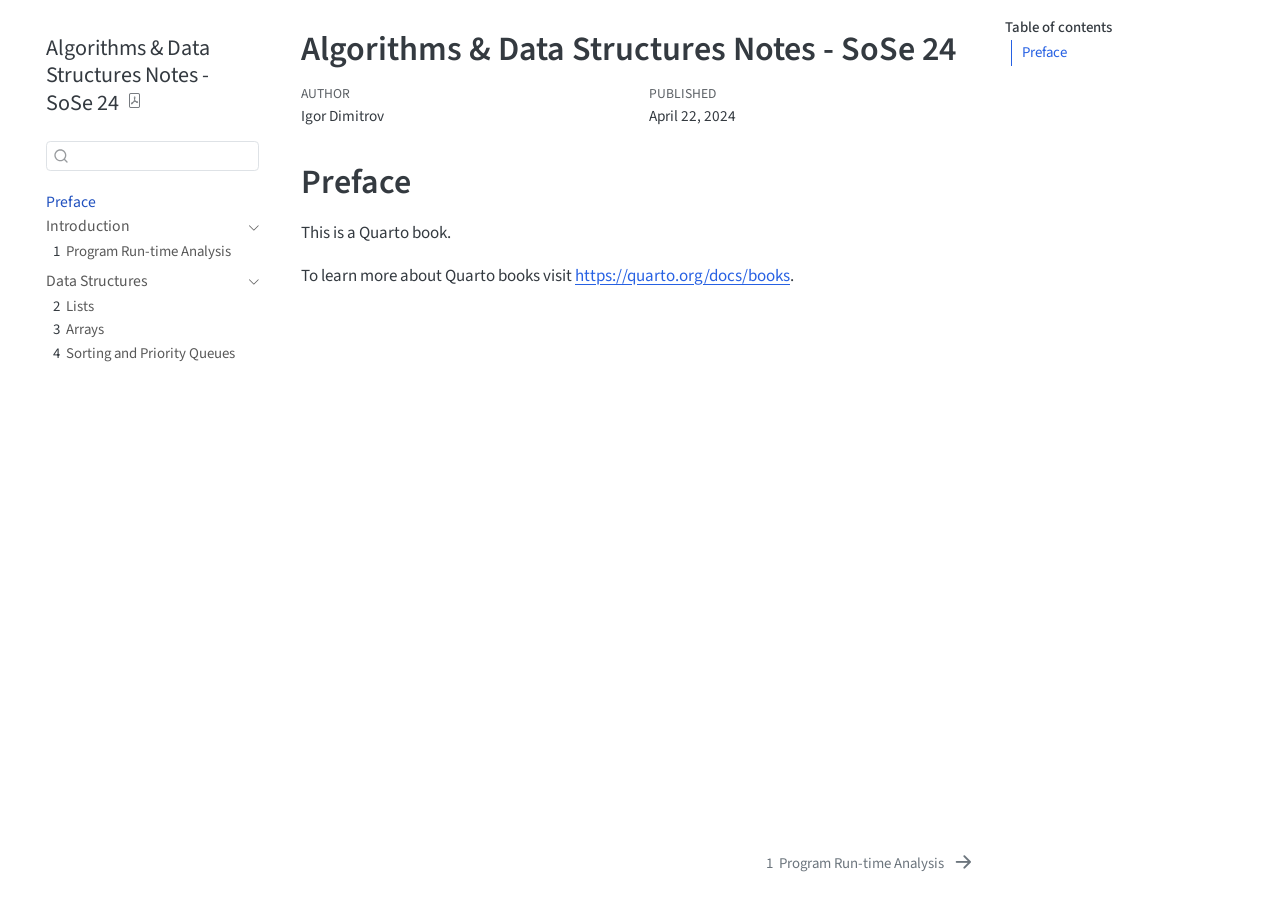
==== commit 59acb4e9: "Built site for gh-pages" ====
--- a/index.html
+++ b/index.html
@@ -2,7 +2,7 @@
 <html xmlns="http://www.w3.org/1999/xhtml" lang="en" xml:lang="en"><head>
 
 <meta charset="utf-8">
-<meta name="generator" content="quarto-1.4.553">
+<meta name="generator" content="quarto-1.4.554">
 
 <meta name="viewport" content="width=device-width, initial-scale=1.0, user-scalable=yes">
 
@@ -152,6 +152,12 @@
   <div class="sidebar-item-container"> 
   <a href="./03/02-arrays.html" class="sidebar-item-text sidebar-link">
  <span class="menu-text"><span class="chapter-number">3</span>&nbsp; <span class="chapter-title">Arrays</span></span></a>
+  </div>
+</li>
+          <li class="sidebar-item">
+  <div class="sidebar-item-container"> 
+  <a href="./05/01-sorting.html" class="sidebar-item-text sidebar-link">
+ <span class="menu-text"><span class="chapter-number">4</span>&nbsp; <span class="chapter-title">Sorting and Priority Queues</span></span></a>
   </div>
 </li>
       </ul>
--- a/site_libs/quarto-html/quarto-syntax-highlighting.css
+++ b/site_libs/quarto-html/quarto-syntax-highlighting.css
@@ -0,0 +1,196 @@
+/* quarto syntax highlight colors */
+:root {
+  --quarto-hl-al-color: #ff0000;
+  --quarto-hl-an-color: #60a0b0;
+  --quarto-hl-at-color: #7d9029;
+  --quarto-hl-bn-color: #40a070;
+  --quarto-hl-bu-color: #008000;
+  --quarto-hl-ch-color: #4070a0;
+  --quarto-hl-co-color: #60a0b0;
+  --quarto-hl-cv-color: #60a0b0;
+  --quarto-hl-cn-color: #880000;
+  --quarto-hl-cf-color: #007020;
+  --quarto-hl-dt-color: #902000;
+  --quarto-hl-dv-color: #40a070;
+  --quarto-hl-do-color: #ba2121;
+  --quarto-hl-er-color: #ff0000;
+  --quarto-hl-ex-color: inherit;
+  --quarto-hl-fl-color: #40a070;
+  --quarto-hl-fu-color: #06287e;
+  --quarto-hl-im-color: #008000;
+  --quarto-hl-in-color: #60a0b0;
+  --quarto-hl-kw-color: #007020;
+  --quarto-hl-op-color: #666666;
+  --quarto-hl-ot-color: #007020;
+  --quarto-hl-pp-color: #bc7a00;
+  --quarto-hl-sc-color: #4070a0;
+  --quarto-hl-ss-color: #bb6688;
+  --quarto-hl-st-color: #4070a0;
+  --quarto-hl-va-color: #19177c;
+  --quarto-hl-vs-color: #4070a0;
+  --quarto-hl-wa-color: #60a0b0;
+}
+
+/* other quarto variables */
+:root {
+  --quarto-font-monospace: SFMono-Regular, Menlo, Monaco, Consolas, "Liberation Mono", "Courier New", monospace;
+}
+
+code span.al {
+  color: #ff0000;
+  font-weight: bold;
+  font-style: inherit;
+}
+
+code span.an {
+  color: #60a0b0;
+  font-weight: bold;
+  font-style: italic;
+}
+
+code span.at {
+  color: #7d9029;
+  font-style: inherit;
+}
+
+code span.bn {
+  color: #40a070;
+  font-style: inherit;
+}
+
+code span.bu {
+  color: #008000;
+  font-style: inherit;
+}
+
+code span.ch {
+  color: #4070a0;
+  font-style: inherit;
+}
+
+code span.co {
+  color: #60a0b0;
+  font-style: italic;
+}
+
+code span.cv {
+  color: #60a0b0;
+  font-weight: bold;
+  font-style: italic;
+}
+
+code span.cn {
+  color: #880000;
+  font-style: inherit;
+}
+
+code span.cf {
+  color: #007020;
+  font-weight: bold;
+  font-style: inherit;
+}
+
+code span.dt {
+  color: #902000;
+  font-style: inherit;
+}
+
+code span.dv {
+  color: #40a070;
+  font-style: inherit;
+}
+
+code span.do {
+  color: #ba2121;
+  font-style: italic;
+}
+
+code span.er {
+  color: #ff0000;
+  font-weight: bold;
+  font-style: inherit;
+}
+
+code span.ex {
+  font-style: inherit;
+}
+
+code span.fl {
+  color: #40a070;
+  font-style: inherit;
+}
+
+code span.fu {
+  color: #06287e;
+  font-style: inherit;
+}
+
+code span.im {
+  color: #008000;
+  font-weight: bold;
+  font-style: inherit;
+}
+
+code span.in {
+  color: #60a0b0;
+  font-weight: bold;
+  font-style: italic;
+}
+
+code span.kw {
+  color: #007020;
+  font-weight: bold;
+  font-style: inherit;
+}
+
+code span.op {
+  color: #666666;
+  font-style: inherit;
+}
+
+code span.ot {
+  color: #007020;
+  font-style: inherit;
+}
+
+code span.pp {
+  color: #bc7a00;
+  font-style: inherit;
+}
+
+code span.sc {
+  color: #4070a0;
+  font-style: inherit;
+}
+
+code span.ss {
+  color: #bb6688;
+  font-style: inherit;
+}
+
+code span.st {
+  color: #4070a0;
+  font-style: inherit;
+}
+
+code span.va {
+  color: #19177c;
+  font-style: inherit;
+}
+
+code span.vs {
+  color: #4070a0;
+  font-style: inherit;
+}
+
+code span.wa {
+  color: #60a0b0;
+  font-weight: bold;
+  font-style: italic;
+}
+
+.prevent-inlining {
+  content: "</";
+}
+
+/*# sourceMappingURL=debc5d5d77c3f9108843748ff7464032.css.map */
